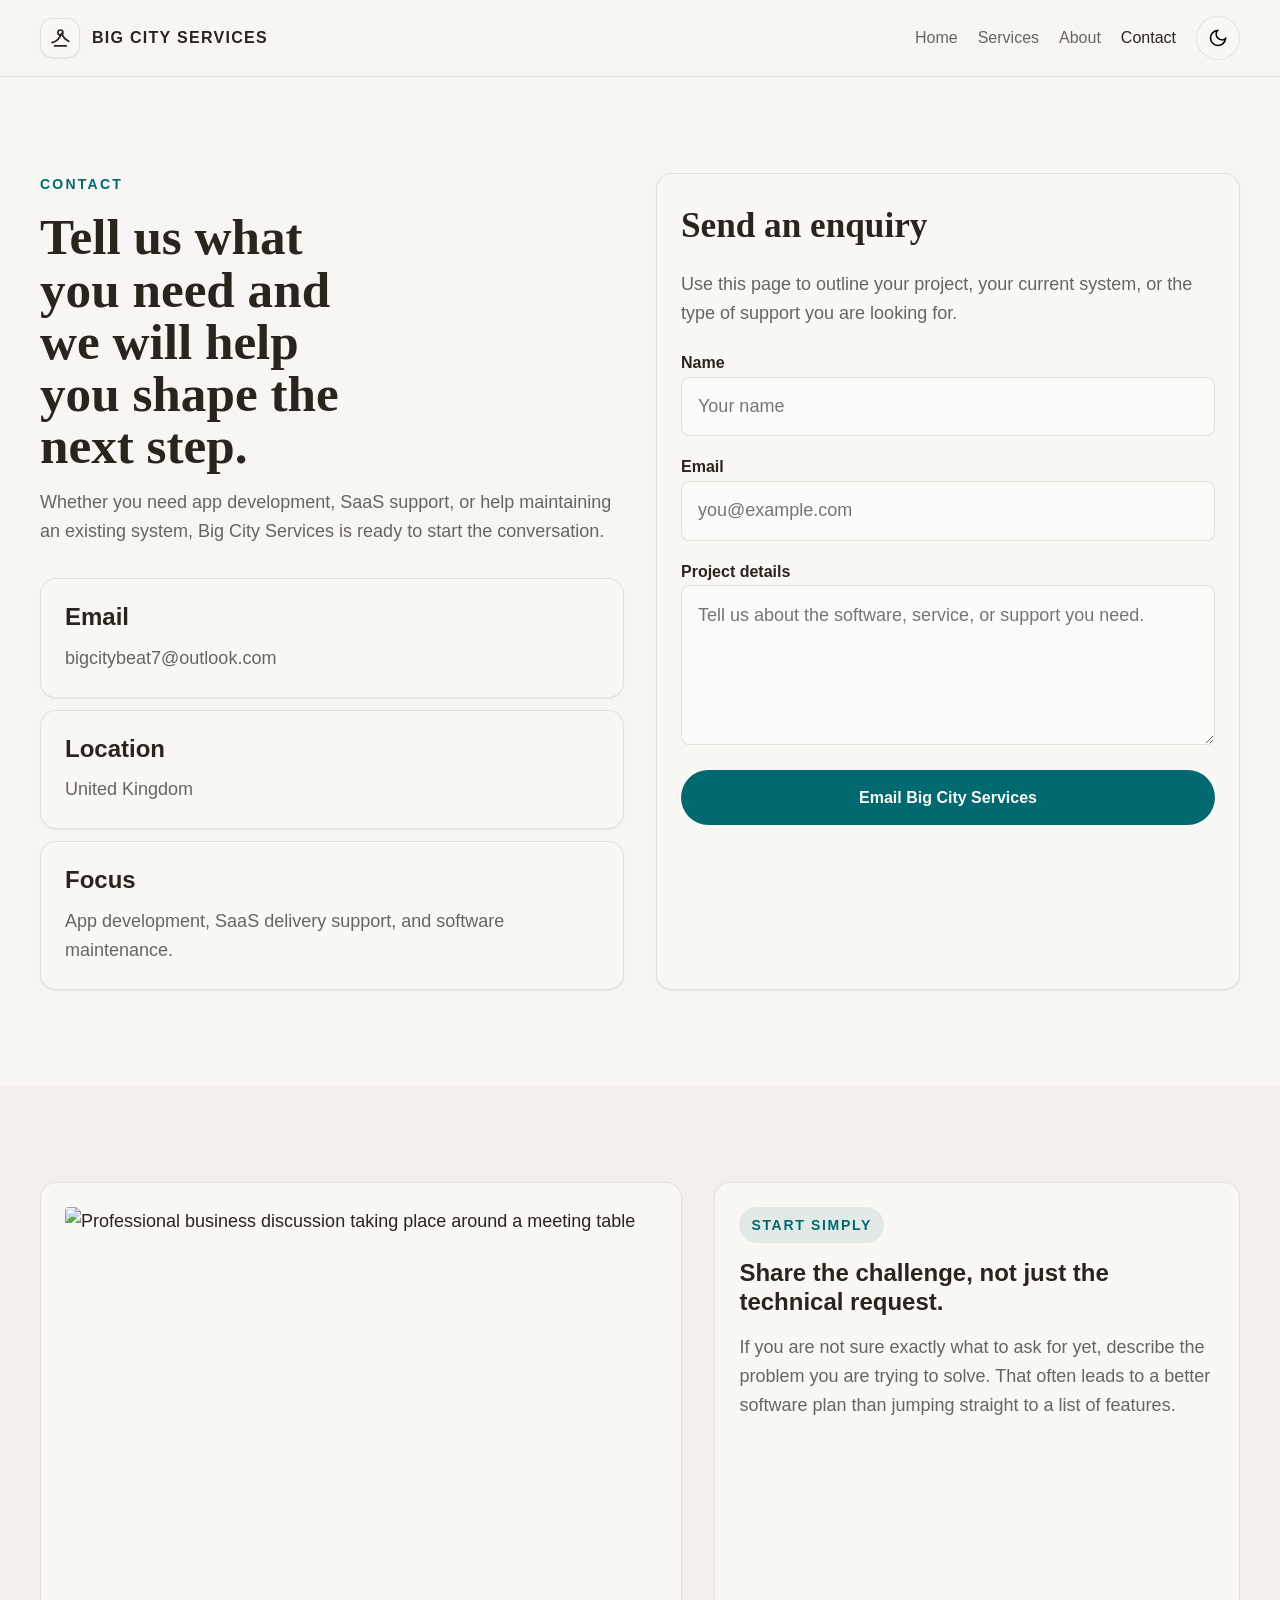
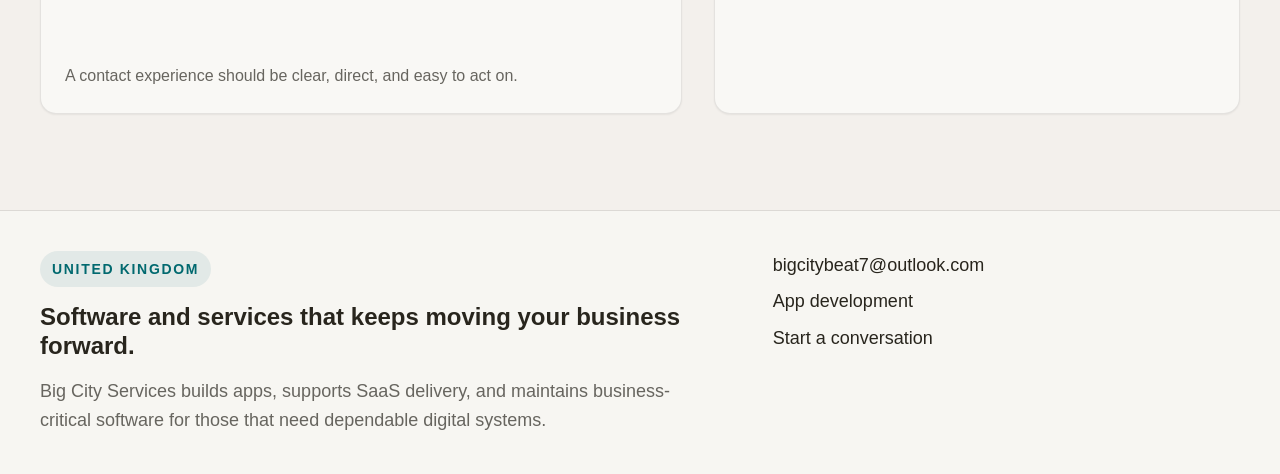
==== contact.html @ c0c8ab5d "Add files via upload" ====
<!DOCTYPE html>
<html lang="en">
<head>
  <meta charset="UTF-8">
  <meta name="viewport" content="width=device-width, initial-scale=1.0">
  <meta name="description" content="Big City Services delivers app development, SaaS solutions, and software maintenance for organisations across the United Kingdom.">
  <title>Contact | Big City Services</title>
  <link rel="preconnect" href="https://api.fontshare.com">
  <link rel="preconnect" href="https://fonts.googleapis.com">
  <link rel="preconnect" href="https://fonts.gstatic.com" crossorigin>
  <link href="https://api.fontshare.com/v2/css?f[]=satoshi@400,500,700&f[]=boska@400,500,700&display=swap" rel="stylesheet">
  <link rel="stylesheet" href="./styles.css">
</head>
<body>
<a class="skip-link" href="#main">Skip to content</a>
<header class="header">
  <div class="container nav">
    <a class="brand" href="./index.html" aria-label="Big City Services home">
      <span class="brand-mark">
        <svg viewBox="0 0 64 64" aria-hidden="true" fill="none" stroke="currentColor" stroke-width="4" stroke-linecap="round" stroke-linejoin="round">
          <path d="M12 42c10-2 18-9 23-22 3 9 9 15 17 19"/>
          <path d="M18 50h28"/>
          <circle cx="32" cy="18" r="6"/>
        </svg>
      </span>
      <span class="brand-name">Big City Services</span>
    </a>
    <nav aria-label="Primary navigation" class="nav-links">
      <a href="./index.html" >Home</a>
      <a href="./services.html" >Services</a>
      <a href="./about.html" >About</a>
      <a href="./contact.html" aria-current="page">Contact</a>
      <button class="theme-toggle" data-theme-toggle type="button"></button>
    </nav>
  </div>
</header>
<main id="main">

<section class="section">
  <div class="container contact-grid">
    <div>
      <p class="eyebrow">Contact</p>
      <h1 style="max-width:12ch;">Tell us what you need and we will help you shape the next step.</h1>
      <p style="margin-top:1rem;">Whether you need app development, SaaS support, or help maintaining an existing system, Big City Services is ready to start the conversation.</p>
      <div class="list" role="list" style="margin-top:2rem;">
        <div class="contact-card"><h3>Email</h3><p style="margin-top:0.75rem;"><a href="mailto:bigcity77@outlook.com">bigcitybeat7@outlook.com</a></p></div>
        <div class="contact-card"><h3>Location</h3><p style="margin-top:0.75rem;">United Kingdom</p></div>
        <div class="contact-card"><h3>Focus</h3><p style="margin-top:0.75rem;">App development, SaaS delivery support, and software maintenance.</p></div>
      </div>
    </div>
    <article class="panel">
      <h2>Send an enquiry</h2>
      <p style="margin-bottom:1.25rem;">Use this page to outline your project, your current system, or the type of support you are looking for.</p>
      <form class="contact-form">
        <div>
          <label for="name">Name</label>
          <input id="name" name="name" type="text" placeholder="Your name">
        </div>
        <div>
          <label for="email">Email</label>
          <input id="email" name="email" type="email" placeholder="you@example.com">
        </div>
        <div>
          <label for="message">Project details</label>
          <textarea id="message" name="message" placeholder="Tell us about the software, service, or support you need."></textarea>
        </div>
        <a class="btn btn-primary" href="mailto:bigcity77@outlook.com?subject=Big City Services%20Website%20Enquiry">Email Big City Services</a>
      </form>
    </article>
  </div>
</section>
<section class="section surface-alt">
  <div class="container photo-grid">
    <article class="photo-card panel">
      <img src="https://picsum.photos/seed/enlightened-contact/1200/900" alt="Professional business discussion taking place around a meeting table" width="1200" height="900" loading="lazy">
      <div class="photo-caption">A contact experience should be clear, direct, and easy to act on.</div>
    </article>
    <article class="card">
      <span class="kicker">Start simply</span>
      <h3 style="margin-top:1rem;">Share the challenge, not just the technical request.</h3>
      <p style="margin-top:1rem;">If you are not sure exactly what to ask for yet, describe the problem you are trying to solve. That often leads to a better software plan than jumping straight to a list of features.</p>
    </article>
  </div>
</section>

</main>
<footer class="footer">
  <div class="container footer-grid">
    <div>
      <span class="kicker">United Kingdom</span>
      <h3 style="margin-top:1rem;">Software and services that keeps moving your business forward.</h3>
      <p style="margin-top:1rem;">Big City Services builds apps, supports SaaS delivery, and maintains business-critical software for those that need dependable digital systems.</p>
    </div>
    <div class="footer-links">
      <a href="mailto:bigcity77@outlook.com">bigcitybeat7@outlook.com</a>
      <a href="./services.html">App development</a>
      <a href="./contact.html">Start a conversation</a>
    </div>
  </div>
</footer>
<script src="./script.js" defer></script>
</body>
</html>
---- styles.css ----
:root, [data-theme="light"] {
  --text-xs: clamp(0.75rem, 0.7rem + 0.25vw, 0.875rem);
  --text-sm: clamp(0.875rem, 0.8rem + 0.35vw, 1rem);
  --text-base: clamp(1rem, 0.95rem + 0.25vw, 1.125rem);
  --text-lg: clamp(1.125rem, 1rem + 0.75vw, 1.5rem);
  --text-xl: clamp(1.5rem, 1.2rem + 1.25vw, 2.25rem);
  --text-2xl: clamp(2rem, 1.2rem + 2.5vw, 3.5rem);
  --space-1: 0.25rem; --space-2: 0.5rem; --space-3: 0.75rem; --space-4: 1rem; --space-5: 1.25rem; --space-6: 1.5rem; --space-8: 2rem; --space-10: 2.5rem; --space-12: 3rem; --space-16: 4rem; --space-20: 5rem; --space-24: 6rem;
  --color-bg:#f7f6f2; --color-surface:#f9f8f5; --color-surface-2:#fbfbf9; --color-surface-offset:#f3f0ec; --color-border:#d4d1ca; --color-divider:#dcd9d5; --color-text:#28251d; --color-text-muted:#67655f; --color-text-faint:#8e8b84; --color-text-inverse:#f9f8f4; --color-primary:#01696f; --color-primary-hover:#0c4e54; --color-blue:#006494; --shadow-sm:0 1px 2px oklch(0.2 0.01 80 / 0.06); --shadow-md:0 4px 12px oklch(0.2 0.01 80 / 0.08); --shadow-lg:0 12px 32px oklch(0.2 0.01 80 / 0.12); --radius-sm:0.375rem; --radius-md:0.5rem; --radius-lg:0.75rem; --radius-xl:1rem; --radius-full:9999px; --transition:180ms cubic-bezier(0.16,1,0.3,1); --content:1200px; --font-body:'Satoshi','Inter',sans-serif; --font-display:'Boska','Georgia',serif;
}
[data-theme="dark"] {
  --color-bg:#171614; --color-surface:#1c1b19; --color-surface-2:#201f1d; --color-surface-offset:#1d1c1a; --color-border:#393836; --color-divider:#262523; --color-text:#e3e0da; --color-text-muted:#b2ada4; --color-text-faint:#7d786f; --color-text-inverse:#201f1d; --color-primary:#4f98a3; --color-primary-hover:#227f8b; --color-blue:#5591c7; --shadow-sm:0 1px 2px oklch(0 0 0 / 0.2); --shadow-md:0 4px 12px oklch(0 0 0 / 0.3); --shadow-lg:0 12px 32px oklch(0 0 0 / 0.4);
}
@media (prefers-color-scheme: dark) { :root:not([data-theme]) { --color-bg:#171614; --color-surface:#1c1b19; --color-surface-2:#201f1d; --color-surface-offset:#1d1c1a; --color-border:#393836; --color-divider:#262523; --color-text:#e3e0da; --color-text-muted:#b2ada4; --color-text-faint:#7d786f; --color-text-inverse:#201f1d; --color-primary:#4f98a3; --color-primary-hover:#227f8b; --color-blue:#5591c7; --shadow-sm:0 1px 2px oklch(0 0 0 / 0.2); --shadow-md:0 4px 12px oklch(0 0 0 / 0.3); --shadow-lg:0 12px 32px oklch(0 0 0 / 0.4);} }
*,*::before,*::after{box-sizing:border-box;margin:0;padding:0}
html{-webkit-text-size-adjust:none;text-size-adjust:none;scroll-behavior:smooth}
body{min-height:100dvh;line-height:1.6;font-family:var(--font-body);font-size:var(--text-base);color:var(--color-text);background:var(--color-bg)}
a,button,input,textarea{transition:color var(--transition),background var(--transition),border-color var(--transition),box-shadow var(--transition)}
a{color:inherit;text-decoration:none} img,svg{display:block;max-width:100%;height:auto} button{cursor:pointer;border:none;background:none} ul{list-style:none}
:focus-visible{outline:2px solid var(--color-primary);outline-offset:3px;border-radius:var(--radius-sm)}
.skip-link{position:absolute;left:-9999px;top:auto}.skip-link:focus{left:var(--space-4);top:var(--space-4);z-index:1000;background:var(--color-primary);color:var(--color-text-inverse);padding:var(--space-3) var(--space-4);border-radius:var(--radius-md)}
.container{width:min(calc(100% - 2rem),var(--content));margin-inline:auto}.narrow{max-width:72ch}.section{padding:clamp(var(--space-12),8vw,var(--space-24)) 0}
.header{position:sticky;top:0;z-index:50;background:color-mix(in oklab,var(--color-bg) 88%,transparent);backdrop-filter:blur(14px);border-bottom:1px solid color-mix(in oklab,var(--color-text) 10%,transparent)}
.nav{display:flex;align-items:center;justify-content:space-between;gap:var(--space-4);padding:var(--space-4) 0}.nav-links{display:flex;gap:var(--space-5);align-items:center;flex-wrap:wrap}.nav-links a{font-size:var(--text-sm);color:var(--color-text-muted)}.nav-links a:hover,.nav-links a[aria-current="page"]{color:var(--color-text)}
.brand{display:flex;align-items:center;gap:var(--space-3);font-weight:700}.brand-mark{width:2.5rem;height:2.5rem;padding:0.35rem;border-radius:0.8rem;background:var(--color-surface);border:1px solid color-mix(in oklab,var(--color-text) 10%,transparent);box-shadow:var(--shadow-sm)}
.brand-name{font-size:var(--text-sm);letter-spacing:0.08em;text-transform:uppercase}.theme-toggle{display:grid;place-items:center;width:44px;height:44px;border-radius:var(--radius-full);background:var(--color-surface);border:1px solid color-mix(in oklab,var(--color-text) 10%,transparent)}
.hero{padding:clamp(var(--space-12),10vw,var(--space-24)) 0 var(--space-16)}.hero-grid,.split-grid,.feature-grid,.stats-grid,.contact-grid,.footer-grid,.photo-grid{display:grid;gap:var(--space-8)}
.hero-grid{grid-template-columns:1.2fr 0.9fr;align-items:end}.eyebrow{font-size:var(--text-xs);text-transform:uppercase;letter-spacing:0.16em;color:var(--color-primary);font-weight:700;margin-bottom:var(--space-4)}
h1,h2{font-family:var(--font-display)}h1{font-size:var(--text-2xl);line-height:1.02;max-width:12ch}h2{font-size:var(--text-xl);margin-bottom:var(--space-4)}h3{font-size:var(--text-lg);line-height:1.2}p{max-width:68ch;color:var(--color-text-muted)}
.hero-copy p{margin-top:var(--space-5);font-size:var(--text-base)}.hero-actions,.cta-row{display:flex;gap:var(--space-4);flex-wrap:wrap;margin-top:var(--space-6)}
.btn{display:inline-flex;align-items:center;justify-content:center;min-height:44px;padding:0.85rem 1.15rem;border-radius:var(--radius-full);font-size:var(--text-sm);font-weight:700;border:1px solid transparent}.btn-primary{background:var(--color-primary);color:var(--color-text-inverse)}.btn-primary:hover{background:var(--color-primary-hover)}.btn-secondary{background:var(--color-surface);border-color:color-mix(in oklab,var(--color-text) 10%,transparent)}
.panel,.card,.service-card,.quote,.contact-card,.photo-card,.metric{background:var(--color-surface);border:1px solid color-mix(in oklab,var(--color-text) 10%,transparent);border-radius:var(--radius-xl);box-shadow:var(--shadow-sm)}
.panel{padding:var(--space-6)}.hero-card{padding:var(--space-6);background:linear-gradient(180deg,var(--color-surface-2),var(--color-surface-offset))}.hero-card img,.photo-card img{border-radius:calc(var(--radius-xl) - var(--space-3));object-fit:cover;width:100%}
.list{display:grid;gap:var(--space-3);margin-top:var(--space-5)}.list li{display:flex;gap:var(--space-3);align-items:flex-start;color:var(--color-text-muted)}.dot{width:0.7rem;height:0.7rem;border-radius:50%;background:var(--color-primary);margin-top:0.45rem;flex:0 0 auto}
.feature-grid{grid-template-columns:repeat(3,minmax(0,1fr));margin-top:var(--space-8)}.card,.service-card,.metric,.contact-card,.quote{padding:var(--space-6)}.card-number{font-size:var(--text-xs);letter-spacing:0.14em;text-transform:uppercase;color:var(--color-text-faint);margin-bottom:var(--space-5)}
.split-grid{grid-template-columns:0.95fr 1.05fr;align-items:start}.stats-grid{grid-template-columns:repeat(3,minmax(0,1fr));margin-top:var(--space-8)}.metric strong{display:block;font-size:var(--text-xl);font-family:var(--font-display);margin-bottom:var(--space-2)}
.photo-grid{grid-template-columns:1.1fr 0.9fr}.photo-stack{display:grid;gap:var(--space-5)}.photo-caption{padding-top:var(--space-3);font-size:var(--text-sm);color:var(--color-text-muted)}
.contact-grid{grid-template-columns:1fr 1fr}.contact-form{display:grid;gap:var(--space-4)}label{font-size:var(--text-sm);font-weight:700}input,textarea{width:100%;padding:0.9rem 1rem;border-radius:var(--radius-md);border:1px solid color-mix(in oklab,var(--color-text) 12%,transparent);background:var(--color-surface-2);color:var(--color-text);font:inherit}textarea{min-height:160px;resize:vertical}
.kicker{display:inline-flex;align-items:center;gap:var(--space-2);padding:0.45rem 0.75rem;border-radius:var(--radius-full);background:color-mix(in oklab,var(--color-primary) 10%,var(--color-surface));color:var(--color-primary);font-size:var(--text-xs);font-weight:700;letter-spacing:0.12em;text-transform:uppercase}
.quote{position:relative}.quote p{font-size:var(--text-lg);color:var(--color-text)}.quote small{display:block;margin-top:var(--space-4);color:var(--color-text-muted)}
.footer{padding:var(--space-10) 0;border-top:1px solid var(--color-divider)}.footer-grid{grid-template-columns:1.2fr 0.8fr;align-items:start}.footer-links{display:grid;gap:var(--space-2)}
.surface-alt{background:var(--color-surface-offset)}
@media (max-width: 920px){.hero-grid,.split-grid,.feature-grid,.stats-grid,.contact-grid,.footer-grid,.photo-grid{grid-template-columns:1fr}.nav{align-items:flex-start;flex-direction:column}.nav-links{width:100%}.hero{padding-top:var(--space-10)}h1{max-width:14ch}}
@media (prefers-reduced-motion: reduce){html{scroll-behavior:auto}*{transition-duration:0.01ms!important;animation-duration:0.01ms!important}}
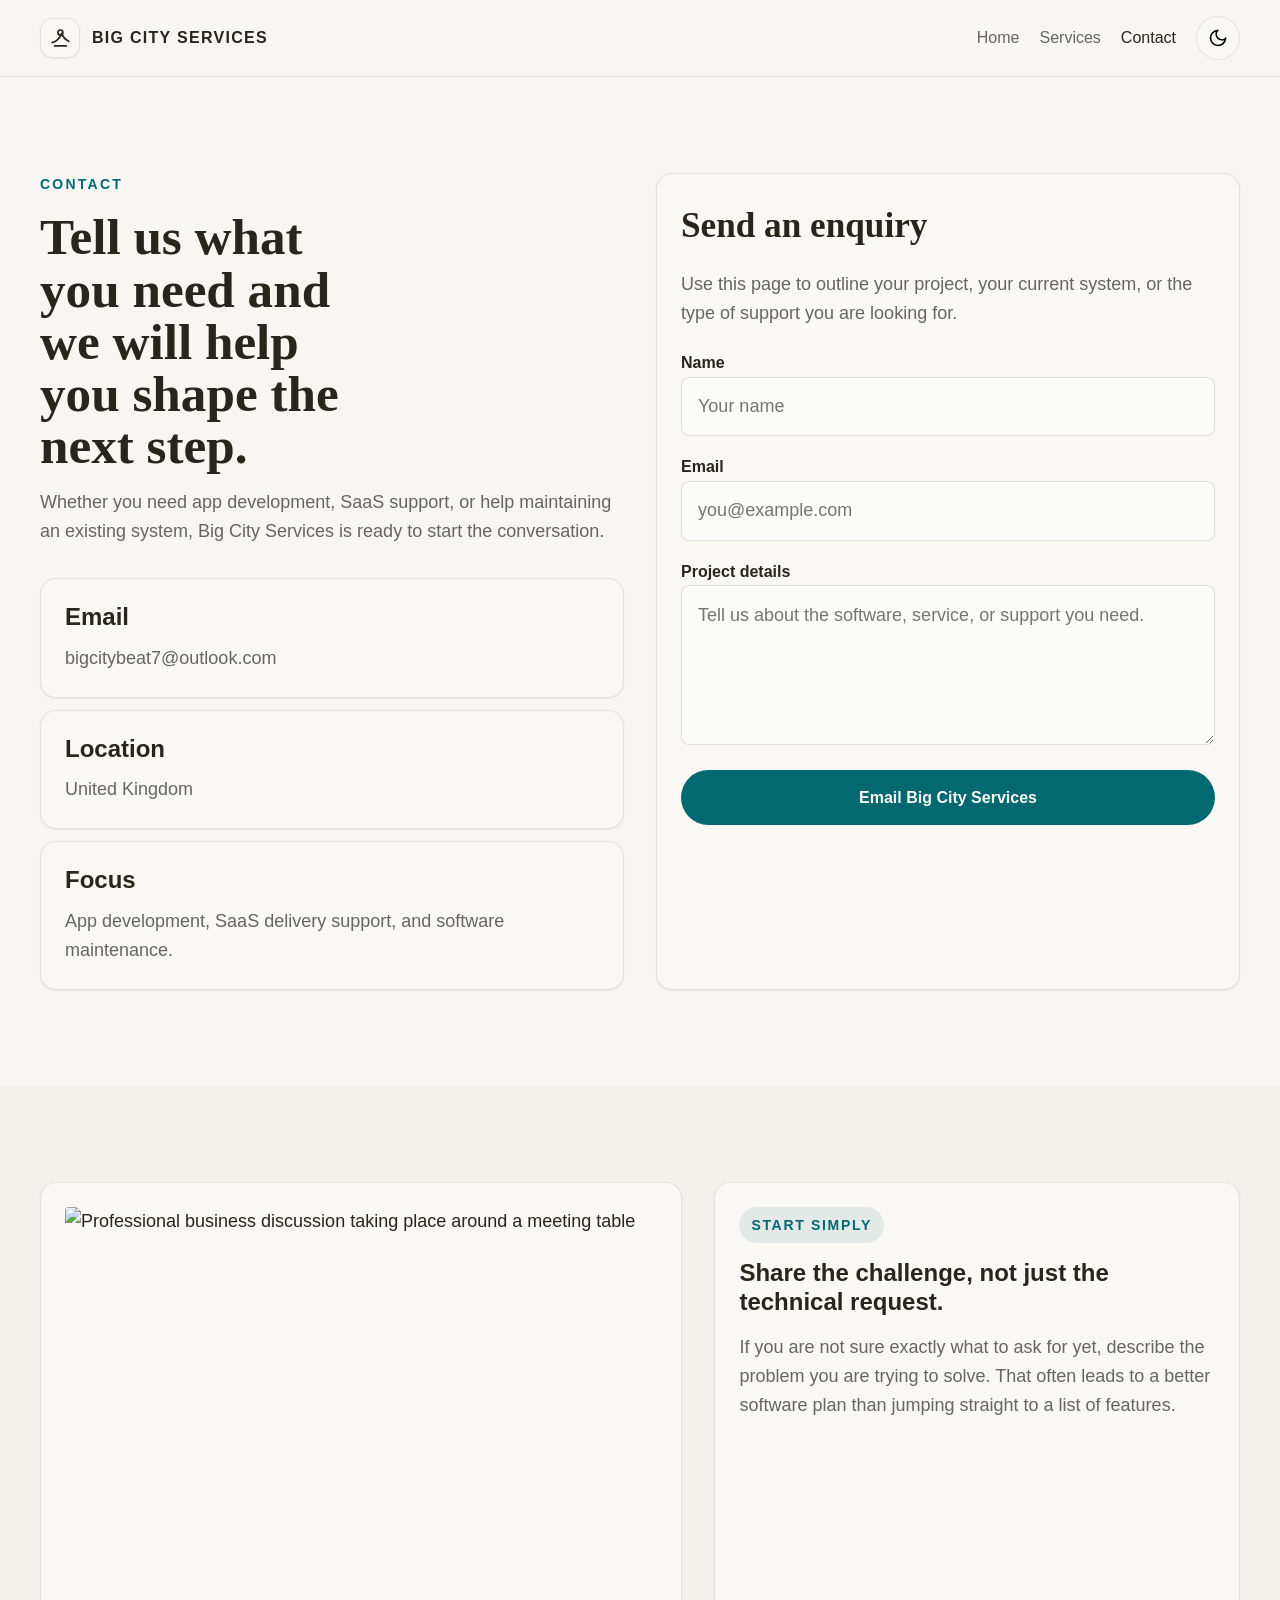
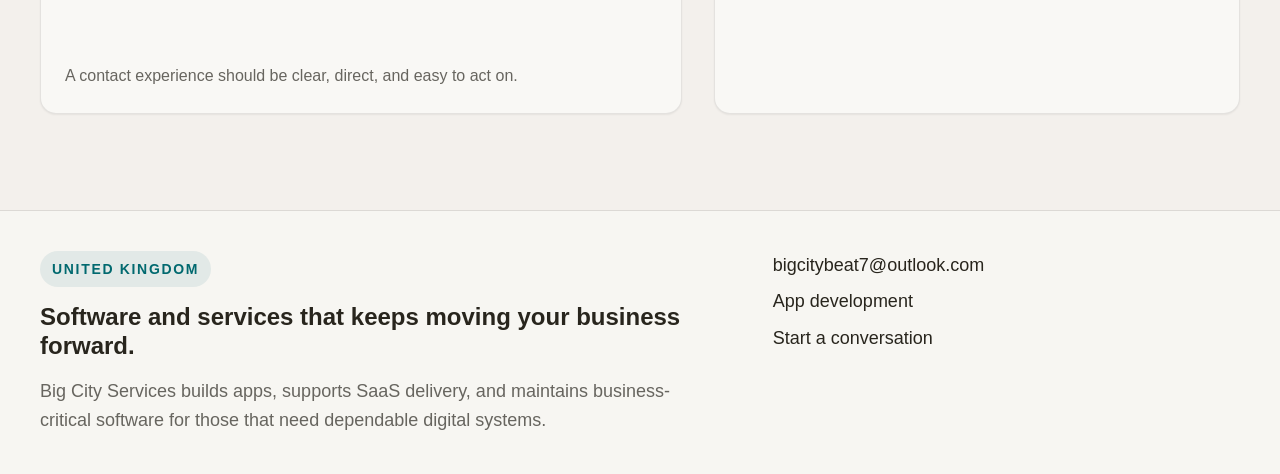
==== commit abf73324: "Comment out About link in contact.html Commented out the About link in the navigation." ====
--- a/contact.html
+++ b/contact.html
@@ -28,7 +28,7 @@
     <nav aria-label="Primary navigation" class="nav-links">
       <a href="./index.html" >Home</a>
       <a href="./services.html" >Services</a>
-      <a href="./about.html" >About</a>
+      <!-- <a href="./about.html" >About</a> -->
       <a href="./contact.html" aria-current="page">Contact</a>
       <button class="theme-toggle" data-theme-toggle type="button"></button>
     </nav>
@@ -100,4 +100,4 @@
 </footer>
 <script src="./script.js" defer></script>
 </body>
-</html>+</html>
